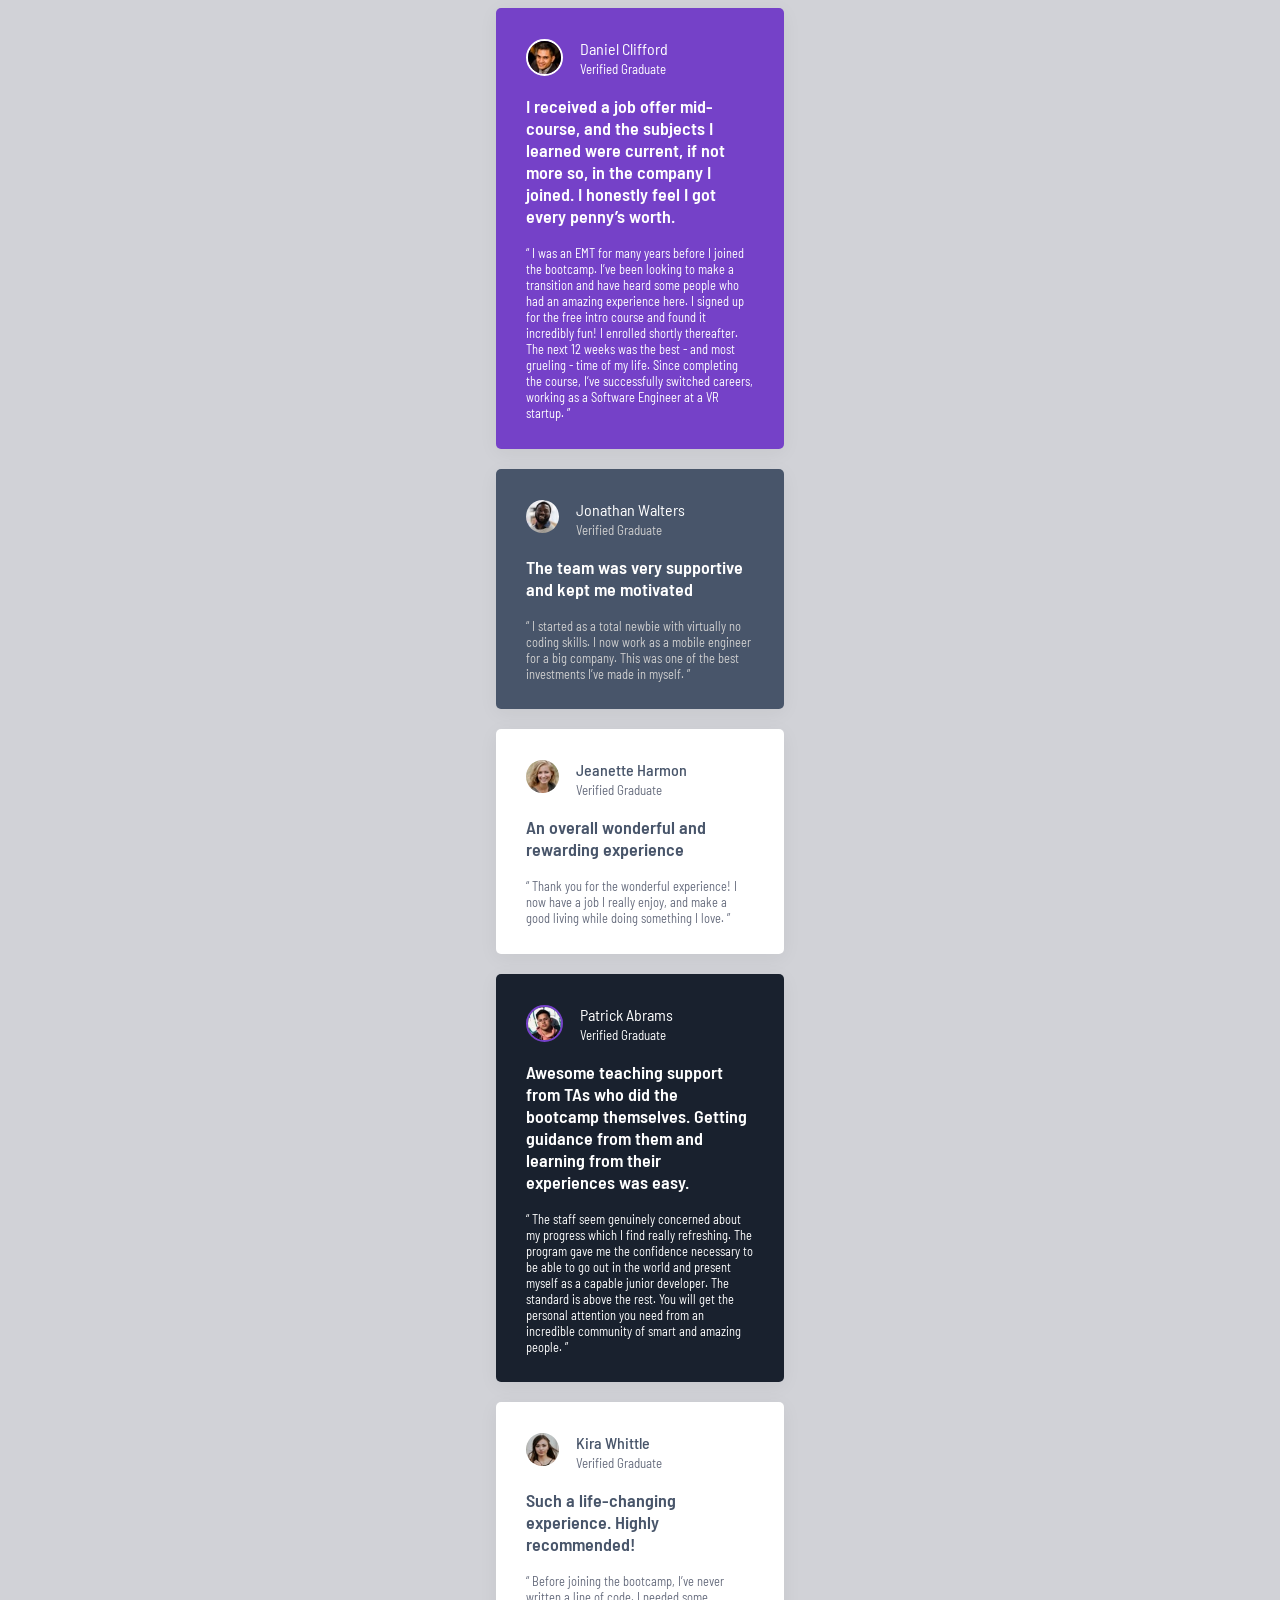
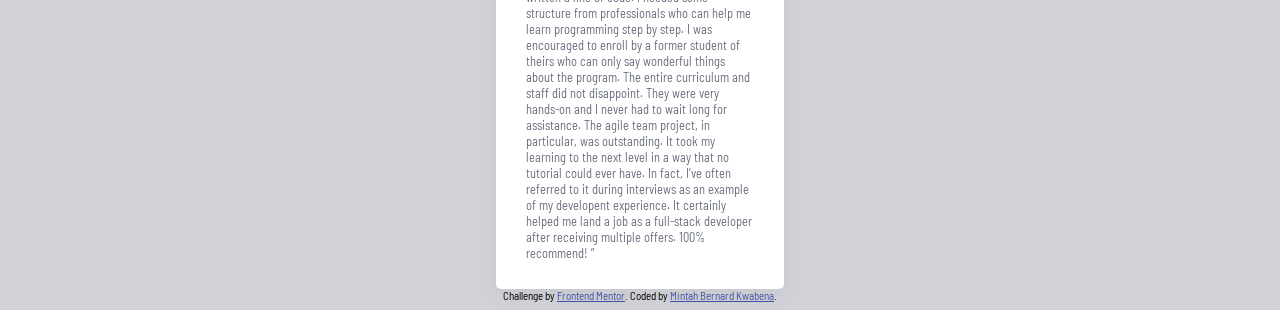
==== index.html @ 7cd594ef "file restructure" ====
<!doctype html>
<html lang="en">
  <head>
    <meta charset="UTF-8" />
    <meta name="viewport" content="width=device-width, initial-scale=1.0" />
    <!-- displays site properly based on user's device -->

    <link
      rel="icon"
      type="image/png"
      sizes="32x32"
      href="./images/favicon-32x32.png"
    />
    <link rel="stylesheet" href="./testimonial.css" />
    <link rel="preconnect" href="https://fonts.googleapis.com" />
    <link rel="preconnect" href="https://fonts.gstatic.com" crossorigin />
    <link
      href="https://fonts.googleapis.com/css2?family=Barlow+Semi+Condensed:ital,wght@0,100;0,200;0,300;0,400;0,500;0,600;0,700;0,800;0,900;1,100;1,200;1,300;1,400;1,500;1,600;1,700;1,800;1,900&display=swap"
      rel="stylesheet"
    />

    <title>Frontend Mentor | Testimonials-grid-section-main</title>
  </head>

  <body>
    <div class="container">
      <div class="card Daniel">
        <p class="author">
          <img
            class="image n1"
            src="./images/image-daniel.jpg"
            alt="Image of Daniel Clifford"
          />
          <p class="float">
          <span class="name">Daniel Clifford</span><br>
          <span class="status">Verified Graduate</span>
        </p>
        </p>

        <p class="bold">
          I received a job offer mid-course, and the subjects I learned were
          current, if not more so, in the company I joined. I honestly feel I
          got every penny’s worth.
        </p>

        <p class="small-text">
          “ I was an EMT for many years before I joined the bootcamp. I’ve been
          looking to make a transition and have heard some people who had an
          amazing experience here. I signed up for the free intro course and
          found it incredibly fun! I enrolled shortly thereafter. The next 12
          weeks was the best - and most grueling - time of my life. Since
          completing the course, I’ve successfully switched careers, working as
          a Software Engineer at a VR startup. ”
        </p>
      </div>

      <div class="card Jonathan">
        <p class="author">
          <img
            class="image n2"
            src="./images/image-jonathan.jpg"
            alt="Image of Jonathan Walters"
          />

          <p class="float">
            <span class="name">Jonathan Walters</span><br>
            <span class="status">Verified Graduate</span>
          </p>
        </p>

        <p class="bold">The team was very supportive and kept me motivated</p>

        <p class="small-text">
          “ I started as a total newbie with virtually no coding skills. I now
          work as a mobile engineer for a big company. This was one of the best
          investments I’ve made in myself. ”
        </p>
      </div>

      <div class="card Jeanette">
        <p class="author">
          <img
            class="image n3"
            src="./images/image-jeanette.jpg"
            alt="Image of Jeanette Harmon"
          />
          <p class="float">
            <span class="name">Jeanette Harmon</span><br>
            <span class="status">Verified Graduate</span>
          </p>
          
        </p>

        <p class="bold">An overall wonderful and rewarding experience</p>

        <p class="small-text">
          “ Thank you for the wonderful experience! I now have a job I really
          enjoy, and make a good living while doing something I love. ”
        </p>
      </div>

      <div class="card Patrick">
        <p class="author">
          <img
            class="image n4"
            src="./images/image-patrick.jpg"
            alt="Image of Patrick Abrams"
          />
          <p class="float">
            <span class="name">Patrick Abrams</span><br>
            <span class="status">Verified Graduate</span>
          </p>
          
        </p>

        <p class="bold">
          Awesome teaching support from TAs who did the bootcamp themselves.
          Getting guidance from them and learning from their experiences was
          easy.
        </p>

        <p class="small-text">
          “ The staff seem genuinely concerned about my progress which I find
          really refreshing. The program gave me the confidence necessary to be
          able to go out in the world and present myself as a capable junior
          developer. The standard is above the rest. You will get the personal
          attention you need from an incredible community of smart and amazing
          people. ”
        </p>
      </div>

      <div class="card Kira">
        <p class="author">
          <img
            class="image n5"
            src="./images/image-kira.jpg"
            alt="Image of Kira Whittle"
          />

          <p class="float">
            <span class="name">Kira Whittle</span><br>
            <span class="status">Verified Graduate</span>
          </p>
          
        </p>

        <p class="bold">Such a life-changing experience. Highly recommended!</p>

        <p class="small-text">
          “ Before joining the bootcamp, I’ve never written a line of code. I
          needed some structure from professionals who can help me learn
          programming step by step. I was encouraged to enroll by a former
          student of theirs who can only say wonderful things about the program.
          The entire curriculum and staff did not disappoint. They were very
          hands-on and I never had to wait long for assistance. The agile team
          project, in particular, was outstanding. It took my learning to the
          next level in a way that no tutorial could ever have. In fact, I’ve
          often referred to it during interviews as an example of my developent
          experience. It certainly helped me land a job as a full-stack
          developer after receiving multiple offers. 100% recommend! ”
        </p>
      </div>
    </div>
    <footer class="attribution">
      Challenge by
      <a href="https://www.frontendmentor.io?ref=challenge">Frontend Mentor</a>.
      Coded by <a href="https://github.com/BeeEmTee-21">Mintah Bernard Kwabena</a>.
    </footer>
  </body>
</html>
---- testimonial.css ----
.attribution { font-size: 0.6875rem; text-align: center; }
.attribution a { color: hsl(228, 45%, 44%); }

/* sass color naming */
body{
    font-family: "Barlow Semi Condensed";
    background-color: #d1d2d7;
}

:root{
    /*shadow*/
    --color-shadow: rgba(0, 0, 0, 0.05);
    /* Primary */
    --Purple_50: hsl(260, 100%, 95%);
    --Purple_300: hsl(264, 82%, 80%);
    --Purple_500: hsl(263, 55%, 52%);

    /* Neutral */
    --White: hsl(0, 0%, 100%);
    --Grey_100: hsl(214, 17%, 92%);
    --Grey_200: hsl(0, 0%, 81%);
    --Grey_400: hsl(224, 10%, 45%);
    --Grey_500: hsl(217, 19%, 35%);
    --Dark_blue: hsl(219, 29%, 14%);
    --Black: hsl(0, 0%, 7%);
}
.container{
    display: flex;
    flex-direction: column;
    justify-content: center;
    align-items: center;
    gap: 20px;
    min-height: 100vh;
}
.card{
    width: 14.2rem;
    border-radius: 5px;
    padding: 15px 30px;
    border: 50px;
    box-shadow: 0 4px 20px 0 var(--color-shadow);

}
.image{
    border-radius: 50%;
    float: left;
    width: 33px;
    height: 33px;
    margin-right: 17px;
}
.author{
    display: flex;
    float: left;
}
.float{
    vertical-align: middle;
}
.Daniel{
    background-color: var(--Purple_500);
    color: var(--White);
}
.Daniel > .author > .n1{
    border: 2px var(--White) solid;
}
.status{
    font-size: 13px;
}
.bold{
    font-weight: 600;
    font-size: 18px;
}
.small-text{
    font-size: 12.5px;
}
.Jonathan{
    background-color: var(--Grey_500);
    color: var(--White);
}
.Jonathan > .small-text, .Jonathan > .float > .status{
    color: var(--Grey_200);
}  
.Jeanette,.Kira{
    background-color: var(--White);
    color: var(--Grey_400);
}
.Patrick{
    background-color: var(--Dark_blue);
    color: var(--White);
}
.Patrick> .author > .n4{
    border: 2px var(--Purple_500) solid;
}
.Jeanette > .bold, .Kira > .bold{
    color: var(--Grey_500);
}
.Jeanette > .float > .name, .Kira > .float > .name{
    color: var(--Grey_500);
    font-weight: 500;
}
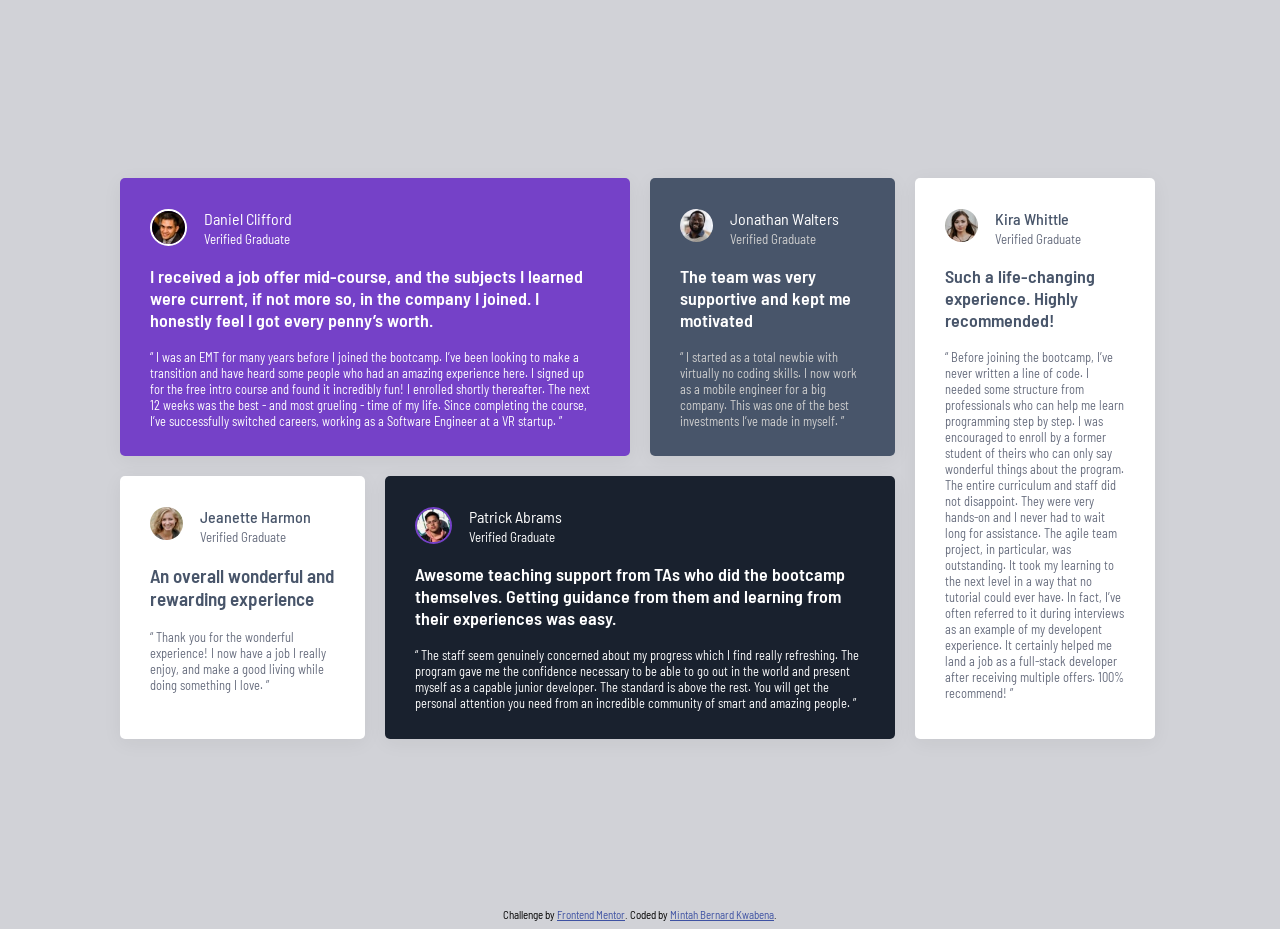
==== commit 1d292d27: "desktop grid complete" ====
--- a/index.html
+++ b/index.html
@@ -24,141 +24,143 @@
 
   <body>
     <div class="container">
-      <div class="card Daniel">
-        <p class="author">
-          <img
-            class="image n1"
-            src="./images/image-daniel.jpg"
-            alt="Image of Daniel Clifford"
-          />
-          <p class="float">
-          <span class="name">Daniel Clifford</span><br>
-          <span class="status">Verified Graduate</span>
-        </p>
-        </p>
-
-        <p class="bold">
-          I received a job offer mid-course, and the subjects I learned were
-          current, if not more so, in the company I joined. I honestly feel I
-          got every penny’s worth.
-        </p>
-
-        <p class="small-text">
-          “ I was an EMT for many years before I joined the bootcamp. I’ve been
-          looking to make a transition and have heard some people who had an
-          amazing experience here. I signed up for the free intro course and
-          found it incredibly fun! I enrolled shortly thereafter. The next 12
-          weeks was the best - and most grueling - time of my life. Since
-          completing the course, I’ve successfully switched careers, working as
-          a Software Engineer at a VR startup. ”
-        </p>
-      </div>
-
-      <div class="card Jonathan">
-        <p class="author">
-          <img
-            class="image n2"
-            src="./images/image-jonathan.jpg"
-            alt="Image of Jonathan Walters"
-          />
-
-          <p class="float">
-            <span class="name">Jonathan Walters</span><br>
+      <div class="grid">
+        <div class="card Daniel">
+          <p class="author">
+            <img
+              class="image n1"
+              src="./images/image-daniel.jpg"
+              alt="Image of Daniel Clifford"
+            />
+            <p class="float">
+            <span class="name">Daniel Clifford</span><br>
             <span class="status">Verified Graduate</span>
           </p>
-        </p>
+          </p>
 
-        <p class="bold">The team was very supportive and kept me motivated</p>
+          <p class="bold">
+            I received a job offer mid-course, and the subjects I learned were
+            current, if not more so, in the company I joined. I honestly feel I
+            got every penny’s worth.
+          </p>
 
-        <p class="small-text">
-          “ I started as a total newbie with virtually no coding skills. I now
-          work as a mobile engineer for a big company. This was one of the best
-          investments I’ve made in myself. ”
-        </p>
-      </div>
+          <p class="small-text">
+            “ I was an EMT for many years before I joined the bootcamp. I’ve been
+            looking to make a transition and have heard some people who had an
+            amazing experience here. I signed up for the free intro course and
+            found it incredibly fun! I enrolled shortly thereafter. The next 12
+            weeks was the best - and most grueling - time of my life. Since
+            completing the course, I’ve successfully switched careers, working as
+            a Software Engineer at a VR startup. ”
+          </p>
+        </div>
 
-      <div class="card Jeanette">
-        <p class="author">
-          <img
-            class="image n3"
-            src="./images/image-jeanette.jpg"
-            alt="Image of Jeanette Harmon"
-          />
-          <p class="float">
-            <span class="name">Jeanette Harmon</span><br>
-            <span class="status">Verified Graduate</span>
+        <div class="card Jonathan">
+          <p class="author">
+            <img
+              class="image n2"
+              src="./images/image-jonathan.jpg"
+              alt="Image of Jonathan Walters"
+            />
+
+            <p class="float">
+              <span class="name">Jonathan Walters</span><br>
+              <span class="status">Verified Graduate</span>
+            </p>
           </p>
-          
-        </p>
 
-        <p class="bold">An overall wonderful and rewarding experience</p>
+          <p class="bold">The team was very supportive and kept me motivated</p>
 
-        <p class="small-text">
-          “ Thank you for the wonderful experience! I now have a job I really
-          enjoy, and make a good living while doing something I love. ”
-        </p>
-      </div>
+          <p class="small-text">
+            “ I started as a total newbie with virtually no coding skills. I now
+            work as a mobile engineer for a big company. This was one of the best
+            investments I’ve made in myself. ”
+          </p>
+        </div>
 
-      <div class="card Patrick">
-        <p class="author">
-          <img
-            class="image n4"
-            src="./images/image-patrick.jpg"
-            alt="Image of Patrick Abrams"
-          />
-          <p class="float">
-            <span class="name">Patrick Abrams</span><br>
-            <span class="status">Verified Graduate</span>
+        <div class="card Jeanette">
+          <p class="author">
+            <img
+              class="image n3"
+              src="./images/image-jeanette.jpg"
+              alt="Image of Jeanette Harmon"
+            />
+            <p class="float">
+              <span class="name">Jeanette Harmon</span><br>
+              <span class="status">Verified Graduate</span>
+            </p>
+            
           </p>
-          
-        </p>
 
-        <p class="bold">
-          Awesome teaching support from TAs who did the bootcamp themselves.
-          Getting guidance from them and learning from their experiences was
-          easy.
-        </p>
+          <p class="bold">An overall wonderful and rewarding experience</p>
 
-        <p class="small-text">
-          “ The staff seem genuinely concerned about my progress which I find
-          really refreshing. The program gave me the confidence necessary to be
-          able to go out in the world and present myself as a capable junior
-          developer. The standard is above the rest. You will get the personal
-          attention you need from an incredible community of smart and amazing
-          people. ”
-        </p>
-      </div>
+          <p class="small-text">
+            “ Thank you for the wonderful experience! I now have a job I really
+            enjoy, and make a good living while doing something I love. ”
+          </p>
+        </div>
 
-      <div class="card Kira">
-        <p class="author">
-          <img
-            class="image n5"
-            src="./images/image-kira.jpg"
-            alt="Image of Kira Whittle"
-          />
+        <div class="card Patrick">
+          <p class="author">
+            <img
+              class="image n4"
+              src="./images/image-patrick.jpg"
+              alt="Image of Patrick Abrams"
+            />
+            <p class="float">
+              <span class="name">Patrick Abrams</span><br>
+              <span class="status">Verified Graduate</span>
+            </p>
+            
+          </p>
 
-          <p class="float">
-            <span class="name">Kira Whittle</span><br>
-            <span class="status">Verified Graduate</span>
+          <p class="bold">
+            Awesome teaching support from TAs who did the bootcamp themselves.
+            Getting guidance from them and learning from their experiences was
+            easy.
           </p>
-          
-        </p>
 
-        <p class="bold">Such a life-changing experience. Highly recommended!</p>
+          <p class="small-text">
+            “ The staff seem genuinely concerned about my progress which I find
+            really refreshing. The program gave me the confidence necessary to be
+            able to go out in the world and present myself as a capable junior
+            developer. The standard is above the rest. You will get the personal
+            attention you need from an incredible community of smart and amazing
+            people. ”
+          </p>
+        </div>
 
-        <p class="small-text">
-          “ Before joining the bootcamp, I’ve never written a line of code. I
-          needed some structure from professionals who can help me learn
-          programming step by step. I was encouraged to enroll by a former
-          student of theirs who can only say wonderful things about the program.
-          The entire curriculum and staff did not disappoint. They were very
-          hands-on and I never had to wait long for assistance. The agile team
-          project, in particular, was outstanding. It took my learning to the
-          next level in a way that no tutorial could ever have. In fact, I’ve
-          often referred to it during interviews as an example of my developent
-          experience. It certainly helped me land a job as a full-stack
-          developer after receiving multiple offers. 100% recommend! ”
-        </p>
+        <div class="card Kira">
+          <p class="author">
+            <img
+              class="image n5"
+              src="./images/image-kira.jpg"
+              alt="Image of Kira Whittle"
+            />
+
+            <p class="float">
+              <span class="name">Kira Whittle</span><br>
+              <span class="status">Verified Graduate</span>
+            </p>
+            
+          </p>
+
+          <p class="bold">Such a life-changing experience. Highly recommended!</p>
+
+          <p class="small-text">
+            “ Before joining the bootcamp, I’ve never written a line of code. I
+            needed some structure from professionals who can help me learn
+            programming step by step. I was encouraged to enroll by a former
+            student of theirs who can only say wonderful things about the program.
+            The entire curriculum and staff did not disappoint. They were very
+            hands-on and I never had to wait long for assistance. The agile team
+            project, in particular, was outstanding. It took my learning to the
+            next level in a way that no tutorial could ever have. In fact, I’ve
+            often referred to it during interviews as an example of my developent
+            experience. It certainly helped me land a job as a full-stack
+            developer after receiving multiple offers. 100% recommend! ”
+          </p>
+        </div>
       </div>
     </div>
     <footer class="attribution">
--- a/testimonial.css
+++ b/testimonial.css
@@ -1,13 +1,19 @@
-.attribution { font-size: 0.6875rem; text-align: center; }
-.attribution a { color: hsl(228, 45%, 44%); }
+.attribution {
+    font-size: 0.6875rem;
+    text-align: center;
+}
+
+.attribution a {
+    color: hsl(228, 45%, 44%);
+}
 
 /* sass color naming */
-body{
+body {
     font-family: "Barlow Semi Condensed";
     background-color: #d1d2d7;
 }
 
-:root{
+:root {
     /*shadow*/
     --color-shadow: rgba(0, 0, 0, 0.05);
     /* Primary */
@@ -24,15 +30,23 @@
     --Dark_blue: hsl(219, 29%, 14%);
     --Black: hsl(0, 0%, 7%);
 }
-.container{
+
+.container {
     display: flex;
     flex-direction: column;
     justify-content: center;
     align-items: center;
-    gap: 20px;
     min-height: 100vh;
 }
-.card{
+
+.grid {
+    display: grid;
+    grid-template-columns: 1fr;
+    grid-template-rows: 1fr;
+    gap: 20px;
+}
+
+.card {
     width: 14.2rem;
     border-radius: 5px;
     padding: 15px 30px;
@@ -40,59 +54,127 @@
     box-shadow: 0 4px 20px 0 var(--color-shadow);
 
 }
-.image{
+
+.image {
     border-radius: 50%;
     float: left;
     width: 33px;
     height: 33px;
     margin-right: 17px;
 }
-.author{
+
+.author {
     display: flex;
     float: left;
 }
-.float{
+
+.float {
     vertical-align: middle;
 }
-.Daniel{
+
+.Daniel {
     background-color: var(--Purple_500);
     color: var(--White);
 }
-.Daniel > .author > .n1{
+
+.Daniel>.author>.n1 {
     border: 2px var(--White) solid;
 }
-.status{
+
+.status {
     font-size: 13px;
 }
-.bold{
+
+.bold {
     font-weight: 600;
     font-size: 18px;
 }
-.small-text{
+
+.small-text {
     font-size: 12.5px;
 }
-.Jonathan{
+
+.Jonathan {
     background-color: var(--Grey_500);
     color: var(--White);
 }
-.Jonathan > .small-text, .Jonathan > .float > .status{
+
+.Jonathan>.small-text,
+.Jonathan>.float>.status {
     color: var(--Grey_200);
-}  
-.Jeanette,.Kira{
+}
+
+.Jeanette,
+.Kira {
     background-color: var(--White);
     color: var(--Grey_400);
 }
-.Patrick{
+
+.Patrick {
     background-color: var(--Dark_blue);
     color: var(--White);
 }
-.Patrick> .author > .n4{
+
+.Patrick>.author>.n4 {
     border: 2px var(--Purple_500) solid;
 }
-.Jeanette > .bold, .Kira > .bold{
+
+.Jeanette>.bold,
+.Kira>.bold {
     color: var(--Grey_500);
 }
-.Jeanette > .float > .name, .Kira > .float > .name{
+
+.Jeanette>.float>.name,
+.Kira>.float>.name {
     color: var(--Grey_500);
     font-weight: 500;
+}
+
+@media (min-width:600px) {
+    .container {
+        display: flex;
+        justify-content: center;
+        align-items: center;
+        min-height: 100vh;
+    }
+
+    .grid {
+        display: grid;
+        grid-template-columns: repeat(4, 1fr);
+        grid-template-rows: repeat(2, auto);
+
+    }
+
+    .Daniel {
+        width: 450px;
+        grid-column: 1 / 3;
+        grid-row: 1 / 2;
+    }
+
+    .Jonathan {
+        width: 185px;
+        grid-column: 3 / 4;
+        grid-row: 1 / 2;
+    }
+
+    .Kira {
+        width: 180px;
+        grid-column: 4 / 5;
+        grid-row: 1 / 3;
+    }
+
+    .Patrick {
+        width: 450px;
+        grid-column: 2 / 4;
+        grid-row: 2 / 3;
+    }
+
+    .Jeanette {
+        width: 185px;
+        grid-column: 1 / 2;
+        grid-row: 2 / 3;
+    }
+    .Jeanette > .bold{
+        font-size: 19px;
+    }
 }
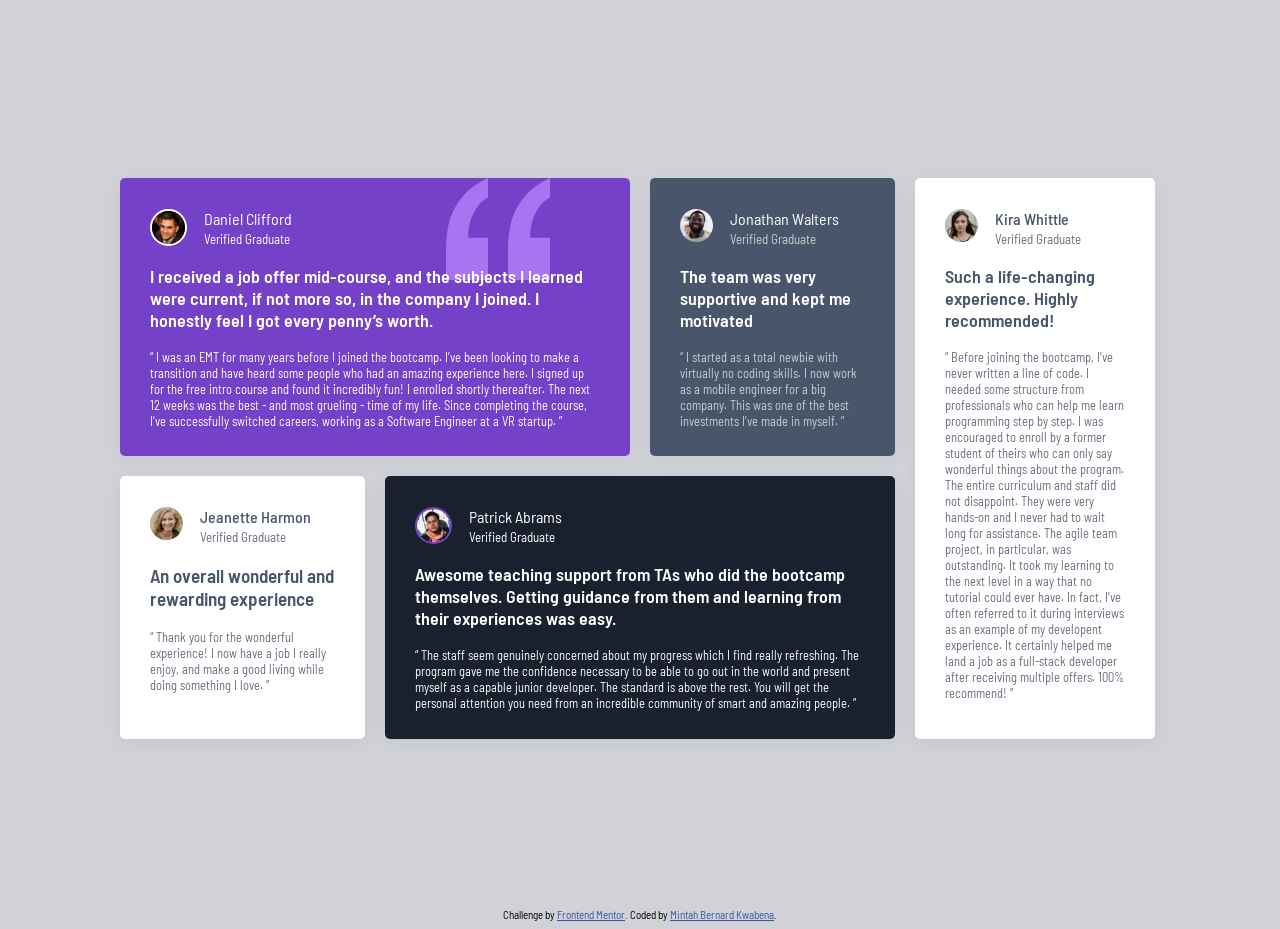
==== commit 8bd02ca9: "complete" ====
--- a/index.html
+++ b/index.html
@@ -1,172 +1,147 @@
 <!doctype html>
 <html lang="en">
-  <head>
-    <meta charset="UTF-8" />
-    <meta name="viewport" content="width=device-width, initial-scale=1.0" />
-    <!-- displays site properly based on user's device -->
 
-    <link
-      rel="icon"
-      type="image/png"
-      sizes="32x32"
-      href="./images/favicon-32x32.png"
-    />
-    <link rel="stylesheet" href="./testimonial.css" />
-    <link rel="preconnect" href="https://fonts.googleapis.com" />
-    <link rel="preconnect" href="https://fonts.gstatic.com" crossorigin />
-    <link
-      href="https://fonts.googleapis.com/css2?family=Barlow+Semi+Condensed:ital,wght@0,100;0,200;0,300;0,400;0,500;0,600;0,700;0,800;0,900;1,100;1,200;1,300;1,400;1,500;1,600;1,700;1,800;1,900&display=swap"
-      rel="stylesheet"
-    />
+<head>
+  <meta charset="UTF-8" />
+  <meta name="viewport" content="width=device-width, initial-scale=1.0" />
+  <!-- displays site properly based on user's device -->
 
-    <title>Frontend Mentor | Testimonials-grid-section-main</title>
-  </head>
+  <link rel="icon" type="image/png" sizes="32x32" href="./images/favicon-32x32.png" />
+  <link rel="stylesheet" href="./testimonial.css" />
+  <link rel="preconnect" href="https://fonts.googleapis.com" />
+  <link rel="preconnect" href="https://fonts.gstatic.com" crossorigin />
+  <link
+    href="https://fonts.googleapis.com/css2?family=Barlow+Semi+Condensed:ital,wght@0,100;0,200;0,300;0,400;0,500;0,600;0,700;0,800;0,900;1,100;1,200;1,300;1,400;1,500;1,600;1,700;1,800;1,900&display=swap"
+    rel="stylesheet" />
 
-  <body>
-    <div class="container">
-      <div class="grid">
-        <div class="card Daniel">
-          <p class="author">
-            <img
-              class="image n1"
-              src="./images/image-daniel.jpg"
-              alt="Image of Daniel Clifford"
-            />
-            <p class="float">
-            <span class="name">Daniel Clifford</span><br>
-            <span class="status">Verified Graduate</span>
-          </p>
-          </p>
+  <title>Frontend Mentor | Testimonials-grid-section-main</title>
+</head>
 
-          <p class="bold">
-            I received a job offer mid-course, and the subjects I learned were
-            current, if not more so, in the company I joined. I honestly feel I
-            got every penny’s worth.
-          </p>
+<body>
+  <div class="container">
+    <div class="grid">
+      <div class="card Daniel">
+        <img class="card-img" src="./images/bg-pattern-quotation.svg" alt="this is an bg-pattern-quotation svg image">
+        <p class="author">
+          <img class="image n1" src="./images/image-daniel.jpg" alt="Image of Daniel Clifford" />
+        <p class="float">
+          <span class="name">Daniel Clifford</span><br>
+          <span class="status">Verified Graduate</span>
+        </p>
+        </p>
+        <p class="bold">
+          I received a job offer mid-course, and the subjects I learned were
+          current, if not more so, in the company I joined. I honestly feel I
+          got every penny’s worth.
+        </p>
 
-          <p class="small-text">
-            “ I was an EMT for many years before I joined the bootcamp. I’ve been
-            looking to make a transition and have heard some people who had an
-            amazing experience here. I signed up for the free intro course and
-            found it incredibly fun! I enrolled shortly thereafter. The next 12
-            weeks was the best - and most grueling - time of my life. Since
-            completing the course, I’ve successfully switched careers, working as
-            a Software Engineer at a VR startup. ”
-          </p>
-        </div>
+        <p class="small-text">
+          “ I was an EMT for many years before I joined the bootcamp. I’ve been
+          looking to make a transition and have heard some people who had an
+          amazing experience here. I signed up for the free intro course and
+          found it incredibly fun! I enrolled shortly thereafter. The next 12
+          weeks was the best - and most grueling - time of my life. Since
+          completing the course, I’ve successfully switched careers, working as
+          a Software Engineer at a VR startup. ”
+        </p>
+      </div>
 
-        <div class="card Jonathan">
-          <p class="author">
-            <img
-              class="image n2"
-              src="./images/image-jonathan.jpg"
-              alt="Image of Jonathan Walters"
-            />
+      <div class="card Jonathan">
+        <p class="author">
+          <img class="image n2" src="./images/image-jonathan.jpg" alt="Image of Jonathan Walters" />
+        <p class="float">
+          <span class="name">Jonathan Walters</span><br>
+          <span class="status">Verified Graduate</span>
+        </p>
+        </p>
 
-            <p class="float">
-              <span class="name">Jonathan Walters</span><br>
-              <span class="status">Verified Graduate</span>
-            </p>
-          </p>
+        <p class="bold">The team was very supportive and kept me motivated</p>
 
-          <p class="bold">The team was very supportive and kept me motivated</p>
+        <p class="small-text">
+          “ I started as a total newbie with virtually no coding skills. I now
+          work as a mobile engineer for a big company. This was one of the best
+          investments I’ve made in myself. ”
+        </p>
+      </div>
 
-          <p class="small-text">
-            “ I started as a total newbie with virtually no coding skills. I now
-            work as a mobile engineer for a big company. This was one of the best
-            investments I’ve made in myself. ”
-          </p>
-        </div>
+      <div class="card Jeanette">
+        <p class="author">
+          <img class="image n3" src="./images/image-jeanette.jpg" alt="Image of Jeanette Harmon" />
+        <p class="float">
+          <span class="name">Jeanette Harmon</span><br>
+          <span class="status">Verified Graduate</span>
+        </p>
 
-        <div class="card Jeanette">
-          <p class="author">
-            <img
-              class="image n3"
-              src="./images/image-jeanette.jpg"
-              alt="Image of Jeanette Harmon"
-            />
-            <p class="float">
-              <span class="name">Jeanette Harmon</span><br>
-              <span class="status">Verified Graduate</span>
-            </p>
-            
-          </p>
+        </p>
 
-          <p class="bold">An overall wonderful and rewarding experience</p>
+        <p class="bold">An overall wonderful and rewarding experience</p>
 
-          <p class="small-text">
-            “ Thank you for the wonderful experience! I now have a job I really
-            enjoy, and make a good living while doing something I love. ”
-          </p>
-        </div>
+        <p class="small-text">
+          “ Thank you for the wonderful experience! I now have a job I really
+          enjoy, and make a good living while doing something I love. ”
+        </p>
+      </div>
 
-        <div class="card Patrick">
-          <p class="author">
-            <img
-              class="image n4"
-              src="./images/image-patrick.jpg"
-              alt="Image of Patrick Abrams"
-            />
-            <p class="float">
-              <span class="name">Patrick Abrams</span><br>
-              <span class="status">Verified Graduate</span>
-            </p>
-            
-          </p>
+      <div class="card Patrick">
+        <p class="author">
+          <img class="image n4" src="./images/image-patrick.jpg" alt="Image of Patrick Abrams" />
+        <p class="float">
+          <span class="name">Patrick Abrams</span><br>
+          <span class="status">Verified Graduate</span>
+        </p>
 
-          <p class="bold">
-            Awesome teaching support from TAs who did the bootcamp themselves.
-            Getting guidance from them and learning from their experiences was
-            easy.
-          </p>
+        </p>
 
-          <p class="small-text">
-            “ The staff seem genuinely concerned about my progress which I find
-            really refreshing. The program gave me the confidence necessary to be
-            able to go out in the world and present myself as a capable junior
-            developer. The standard is above the rest. You will get the personal
-            attention you need from an incredible community of smart and amazing
-            people. ”
-          </p>
-        </div>
+        <p class="bold">
+          Awesome teaching support from TAs who did the bootcamp themselves.
+          Getting guidance from them and learning from their experiences was
+          easy.
+        </p>
 
-        <div class="card Kira">
-          <p class="author">
-            <img
-              class="image n5"
-              src="./images/image-kira.jpg"
-              alt="Image of Kira Whittle"
-            />
+        <p class="small-text">
+          “ The staff seem genuinely concerned about my progress which I find
+          really refreshing. The program gave me the confidence necessary to be
+          able to go out in the world and present myself as a capable junior
+          developer. The standard is above the rest. You will get the personal
+          attention you need from an incredible community of smart and amazing
+          people. ”
+        </p>
+      </div>
 
-            <p class="float">
-              <span class="name">Kira Whittle</span><br>
-              <span class="status">Verified Graduate</span>
-            </p>
-            
-          </p>
+      <div class="card Kira">
+        <p class="author">
+          <img class="image n5" src="./images/image-kira.jpg" alt="Image of Kira Whittle" />
 
-          <p class="bold">Such a life-changing experience. Highly recommended!</p>
+        <p class="float">
+          <span class="name">Kira Whittle</span><br>
+          <span class="status">Verified Graduate</span>
+        </p>
 
-          <p class="small-text">
-            “ Before joining the bootcamp, I’ve never written a line of code. I
-            needed some structure from professionals who can help me learn
-            programming step by step. I was encouraged to enroll by a former
-            student of theirs who can only say wonderful things about the program.
-            The entire curriculum and staff did not disappoint. They were very
-            hands-on and I never had to wait long for assistance. The agile team
-            project, in particular, was outstanding. It took my learning to the
-            next level in a way that no tutorial could ever have. In fact, I’ve
-            often referred to it during interviews as an example of my developent
-            experience. It certainly helped me land a job as a full-stack
-            developer after receiving multiple offers. 100% recommend! ”
-          </p>
-        </div>
+        </p>
+
+        <p class="bold">Such a life-changing experience. Highly recommended!</p>
+
+        <p class="small-text">
+          “ Before joining the bootcamp, I’ve never written a line of code. I
+          needed some structure from professionals who can help me learn
+          programming step by step. I was encouraged to enroll by a former
+          student of theirs who can only say wonderful things about the program.
+          The entire curriculum and staff did not disappoint. They were very
+          hands-on and I never had to wait long for assistance. The agile team
+          project, in particular, was outstanding. It took my learning to the
+          next level in a way that no tutorial could ever have. In fact, I’ve
+          often referred to it during interviews as an example of my developent
+          experience. It certainly helped me land a job as a full-stack
+          developer after receiving multiple offers. 100% recommend! ”
+        </p>
       </div>
     </div>
-    <footer class="attribution">
-      Challenge by
-      <a href="https://www.frontendmentor.io?ref=challenge">Frontend Mentor</a>.
-      Coded by <a href="https://github.com/BeeEmTee-21">Mintah Bernard Kwabena</a>.
-    </footer>
-  </body>
-</html>
+  </div>
+  <footer class="attribution">
+    Challenge by
+    <a href="https://www.frontendmentor.io?ref=challenge">Frontend Mentor</a>.
+    Coded by <a href="https://github.com/BeeEmTee-21">Mintah Bernard Kwabena</a>.
+  </footer>
+</body>
+
+</html>
--- a/testimonial.css
+++ b/testimonial.css
@@ -9,7 +9,7 @@
 
 /* sass color naming */
 body {
-    font-family: "Barlow Semi Condensed";
+    font-family: "Barlow Semi Condensed", "Helvetica Neue", Arial, sans-serif;
     background-color: #d1d2d7;
 }
 
@@ -29,6 +29,9 @@
     --Grey_500: hsl(217, 19%, 35%);
     --Dark_blue: hsl(219, 29%, 14%);
     --Black: hsl(0, 0%, 7%);
+}
+.card-img{
+    display: none;
 }
 
 .container {
@@ -146,35 +149,50 @@
     }
 
     .Daniel {
-        width: 450px;
+        width: 28.125rem;
         grid-column: 1 / 3;
         grid-row: 1 / 2;
     }
 
     .Jonathan {
-        width: 185px;
+        width: 11.563rem;
         grid-column: 3 / 4;
         grid-row: 1 / 2;
     }
 
     .Kira {
-        width: 180px;
+        width: 11.25rem;
         grid-column: 4 / 5;
         grid-row: 1 / 3;
     }
 
     .Patrick {
-        width: 450px;
+        width: 28.125rem;
         grid-column: 2 / 4;
         grid-row: 2 / 3;
     }
 
     .Jeanette {
-        width: 185px;
+        width: 11.563rem;
         grid-column: 1 / 2;
         grid-row: 2 / 3;
     }
     .Jeanette > .bold{
         font-size: 19px;
     }
+    .card{
+        position: relative;
+    } 
+    .card-img{
+        display: flex;
+        z-index: 0;
+        position: absolute;
+        top: 0;          
+        right: 80px;     
+        z-index: 1; 
+    }
+    .bold{
+        position: relative;
+        z-index: 2;
+    }
 }
